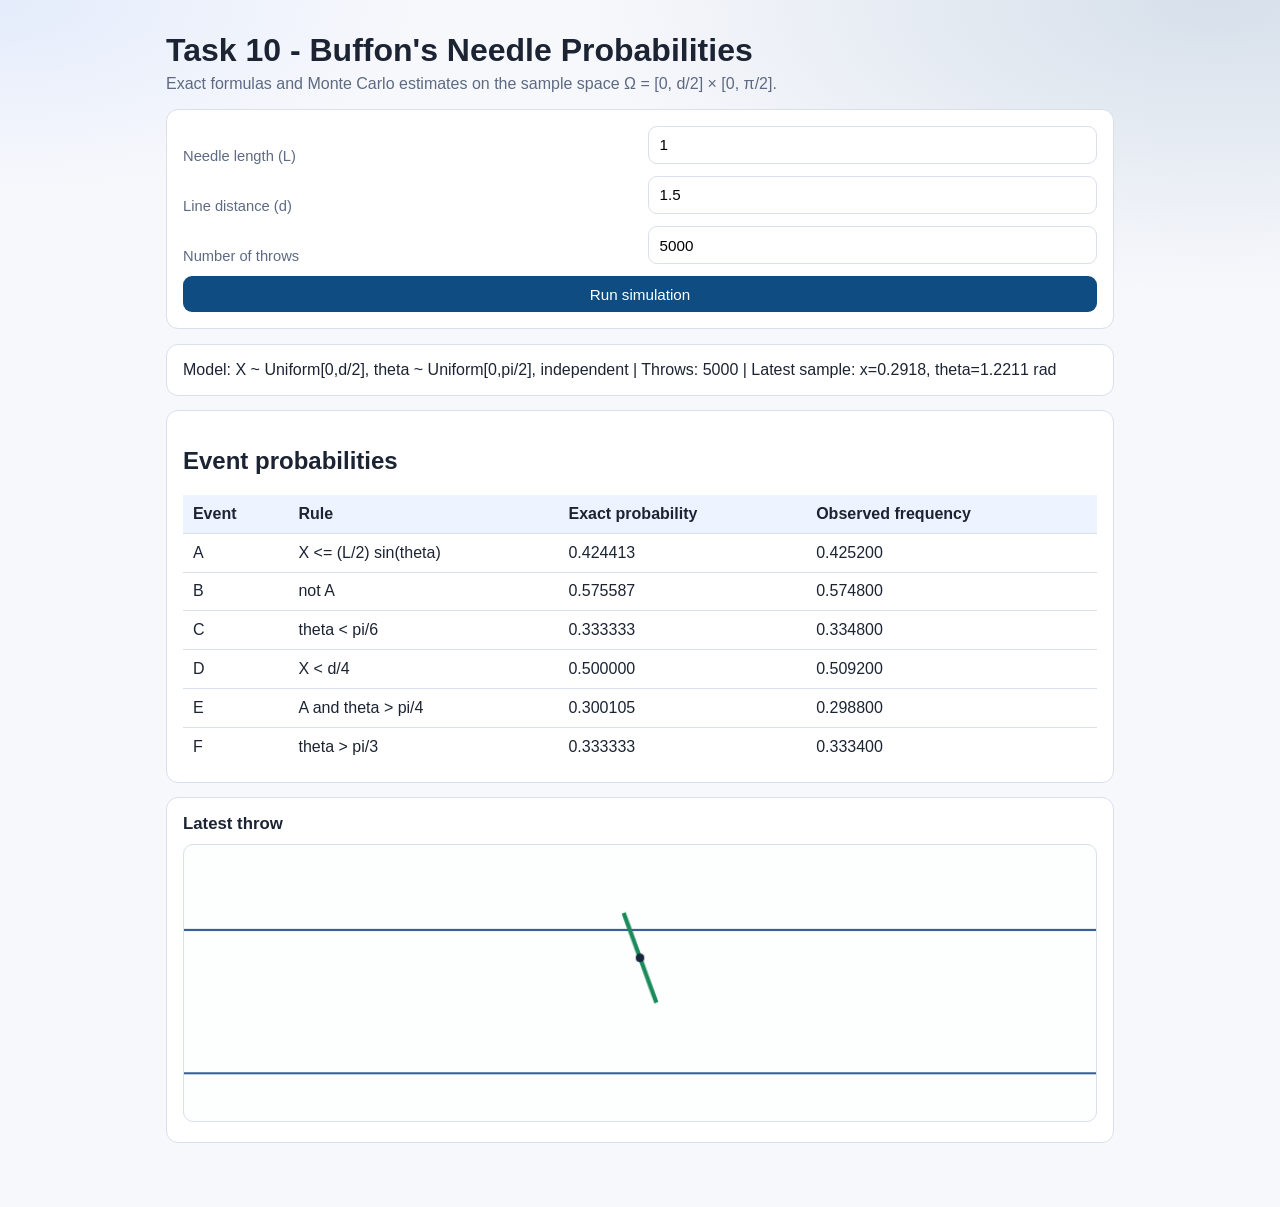
==== Task10_BuffonProbabilities_solution/simulation/index.html @ 9cd2f659 "Add Task 10 Buffon probability solution and simulation" ====
<!doctype html>
<html lang="en">
  <head>
    <meta charset="UTF-8" />
    <meta name="viewport" content="width=device-width, initial-scale=1.0" />
    <title>Task 10 - Buffon Probability Simulation</title>
    <link rel="stylesheet" href="styles.css" />
  </head>
  <body>
    <main class="container">
      <h1>Task 10 - Buffon's Needle Probabilities</h1>
      <p class="subtitle">Exact formulas and Monte Carlo estimates on the sample space Ω = [0, d/2] × [0, π/2].</p>

      <section class="panel controls">
        <label for="needleLength">Needle length (L)</label>
        <input id="needleLength" type="number" min="0.01" step="0.01" value="1" />

        <label for="lineDistance">Line distance (d)</label>
        <input id="lineDistance" type="number" min="0.01" step="0.01" value="1.5" />

        <label for="trialCount">Number of throws</label>
        <input id="trialCount" type="number" min="1" step="1" value="5000" />

        <button id="runBtn" type="button">Run simulation</button>
      </section>

      <section class="panel" id="summary"></section>

      <section class="panel">
        <h2>Event probabilities</h2>
        <table>
          <thead>
            <tr>
              <th>Event</th>
              <th>Rule</th>
              <th>Exact probability</th>
              <th>Observed frequency</th>
            </tr>
          </thead>
          <tbody id="resultBody"></tbody>
        </table>
      </section>

      <section class="panel visual-card">
        <h2>Latest throw</h2>
        <canvas id="scene" width="860" height="260"></canvas>
      </section>
    </main>

    <script src="script.js"></script>
  </body>
</html>
---- Task10_BuffonProbabilities_solution/simulation/styles.css ----
:root {
  --bg: #f7f8fc;
  --panel: #ffffff;
  --text: #1c2433;
  --muted: #5e6a82;
  --line: #d9dfeb;
  --accent: #0f4c81;
  --ok: #1b8a5a;
  --bad: #b23a48;
}

* {
  box-sizing: border-box;
}

body {
  margin: 0;
  color: var(--text);
  font-family: "Segoe UI", Tahoma, Geneva, Verdana, sans-serif;
  background:
    radial-gradient(900px 420px at 95% 0%, rgba(15, 76, 129, 0.14), transparent 70%),
    radial-gradient(700px 320px at 0% 0%, rgba(59, 130, 246, 0.1), transparent 60%),
    var(--bg);
}

.container {
  max-width: 980px;
  margin: 2rem auto;
  padding: 0 1rem 2rem;
}

h1 {
  margin: 0;
}

.subtitle {
  margin: 0.35rem 0 1rem;
  color: var(--muted);
}

.panel {
  background: var(--panel);
  border: 1px solid var(--line);
  border-radius: 12px;
  padding: 1rem;
  margin-top: 0.9rem;
}

.controls {
  display: grid;
  grid-template-columns: repeat(2, minmax(160px, 1fr));
  gap: 0.75rem 1rem;
  align-items: end;
}

label {
  font-size: 0.92rem;
  color: var(--muted);
}

input,
button {
  width: 100%;
  padding: 0.6rem 0.66rem;
  border-radius: 9px;
  border: 1px solid var(--line);
  font-size: 0.95rem;
}

button {
  grid-column: span 2;
  border: none;
  background: var(--accent);
  color: #fff;
  cursor: pointer;
}

button:hover {
  filter: brightness(1.08);
}

table {
  width: 100%;
  border-collapse: collapse;
}

th,
td {
  text-align: left;
  padding: 0.62rem;
  border-bottom: 1px solid var(--line);
  vertical-align: top;
}

th {
  background: #eef4ff;
}

tr:last-child td {
  border-bottom: none;
}

.visual-card h2 {
  margin: 0 0 0.65rem;
  font-size: 1.05rem;
}

canvas {
  width: 100%;
  max-width: 100%;
  border: 1px solid var(--line);
  border-radius: 10px;
  background: #fdfefe;
}

@media (max-width: 640px) {
  .controls {
    grid-template-columns: 1fr;
  }

  button {
    grid-column: span 1;
  }
}
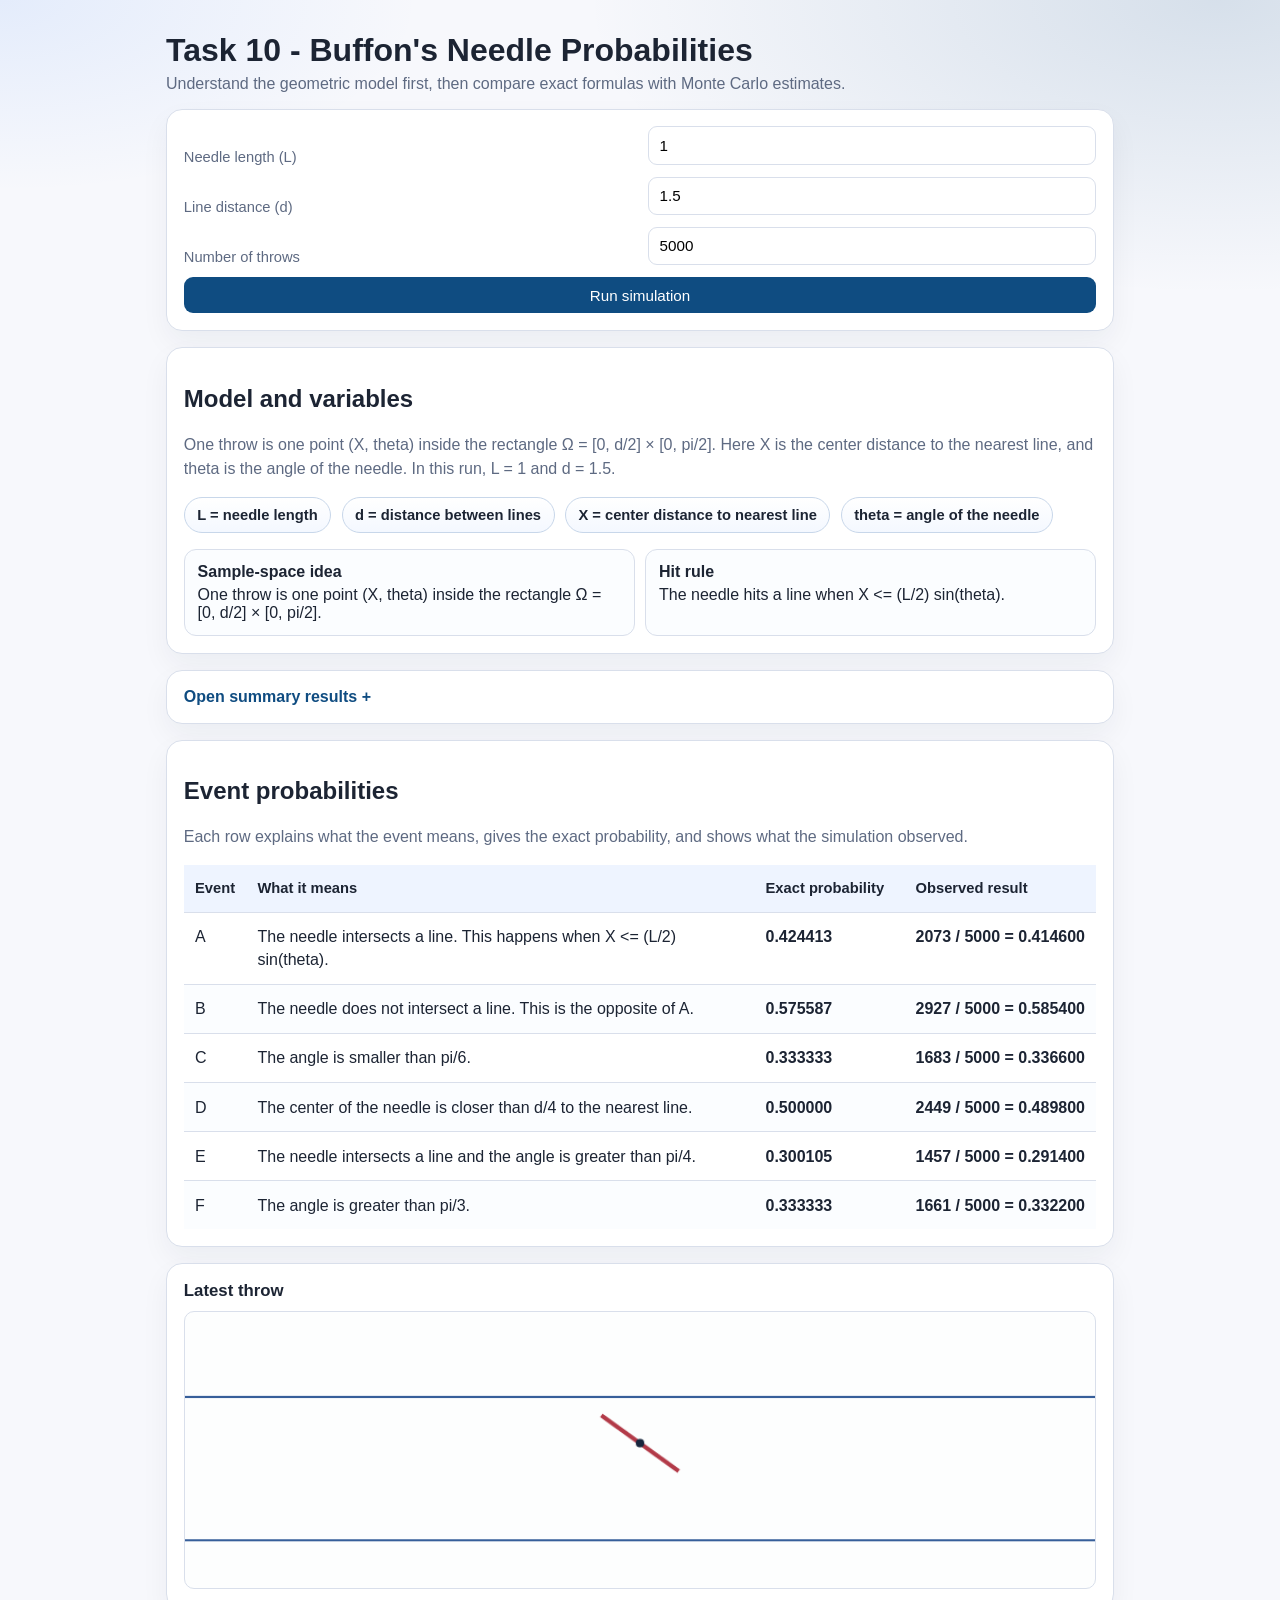
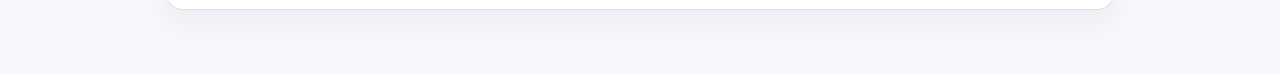
==== commit f347bad0: "Improve Task 10 explanation and simulation clarity" ====
--- a/Task10_BuffonProbabilities_solution/simulation/index.html
+++ b/Task10_BuffonProbabilities_solution/simulation/index.html
@@ -9,7 +9,7 @@
   <body>
     <main class="container">
       <h1>Task 10 - Buffon's Needle Probabilities</h1>
-      <p class="subtitle">Exact formulas and Monte Carlo estimates on the sample space Ω = [0, d/2] × [0, π/2].</p>
+      <p class="subtitle">Understand the geometric model first, then compare exact formulas with Monte Carlo estimates.</p>
 
       <section class="panel controls">
         <label for="needleLength">Needle length (L)</label>
@@ -24,21 +24,48 @@
         <button id="runBtn" type="button">Run simulation</button>
       </section>
 
-      <section class="panel" id="summary"></section>
+      <section class="panel">
+        <h2>Model and variables</h2>
+        <p class="panel-note" id="spaceInfo"></p>
+        <div class="chip-grid">
+          <span class="chip">L = needle length</span>
+          <span class="chip">d = distance between lines</span>
+          <span class="chip">X = center distance to nearest line</span>
+          <span class="chip">theta = angle of the needle</span>
+        </div>
+        <div class="example-grid">
+          <div class="example-card">
+            <strong>Sample-space idea</strong>
+            <span>One throw is one point (X, theta) inside the rectangle Ω = [0, d/2] × [0, pi/2].</span>
+          </div>
+          <div class="example-card">
+            <strong>Hit rule</strong>
+            <span>The needle hits a line when X <= (L/2) sin(theta).</span>
+          </div>
+        </div>
+      </section>
+
+      <details class="panel summary-panel">
+        <summary>Open summary results</summary>
+        <div id="summary"></div>
+      </details>
 
       <section class="panel">
         <h2>Event probabilities</h2>
+        <p class="panel-note">Each row explains what the event means, gives the exact probability, and shows what the simulation observed.</p>
+        <div class="table-wrap">
         <table>
           <thead>
             <tr>
               <th>Event</th>
-              <th>Rule</th>
+              <th>What it means</th>
               <th>Exact probability</th>
-              <th>Observed frequency</th>
+              <th>Observed result</th>
             </tr>
           </thead>
           <tbody id="resultBody"></tbody>
         </table>
+        </div>
       </section>
 
       <section class="panel visual-card">
--- a/Task10_BuffonProbabilities_solution/simulation/styles.css
+++ b/Task10_BuffonProbabilities_solution/simulation/styles.css
@@ -41,9 +41,77 @@
 .panel {
   background: var(--panel);
   border: 1px solid var(--line);
+  border-radius: 16px;
+  padding: 1.05rem;
+  margin-top: 1rem;
+  box-shadow: 0 12px 28px rgba(28, 36, 51, 0.05);
+}
+
+.panel-note {
+  margin: 0 0 1rem;
+  color: var(--muted);
+  line-height: 1.5;
+}
+
+.chip-grid {
+  display: flex;
+  flex-wrap: wrap;
+  gap: 0.65rem;
+  margin-bottom: 1rem;
+}
+
+.chip {
+  padding: 0.58rem 0.78rem;
+  border-radius: 999px;
+  border: 1px solid #c8d7ea;
+  background: linear-gradient(180deg, #ffffff 0%, #f4f8ff 100%);
+  font-size: 0.92rem;
+  font-weight: 600;
+}
+
+.example-grid {
+  display: grid;
+  grid-template-columns: repeat(auto-fit, minmax(220px, 1fr));
+  gap: 0.65rem;
+}
+
+.example-card {
+  border: 1px solid var(--line);
   border-radius: 12px;
-  padding: 1rem;
-  margin-top: 0.9rem;
+  background: #fbfdff;
+  padding: 0.8rem;
+}
+
+.example-card strong {
+  display: block;
+  margin-bottom: 0.35rem;
+}
+
+.summary-panel summary {
+  cursor: pointer;
+  font-weight: 600;
+  color: var(--accent);
+  list-style: none;
+}
+
+.summary-panel summary::-webkit-details-marker {
+  display: none;
+}
+
+.summary-panel summary::after {
+  content: " +";
+}
+
+.summary-panel[open] summary::after {
+  content: " -";
+}
+
+.summary-panel[open] summary {
+  margin-bottom: 0.8rem;
+}
+
+.table-wrap {
+  overflow-x: auto;
 }
 
 .controls {
@@ -81,23 +149,44 @@
 
 table {
   width: 100%;
+  min-width: 860px;
   border-collapse: collapse;
 }
 
 th,
 td {
   text-align: left;
-  padding: 0.62rem;
+  padding: 0.78rem 0.7rem;
   border-bottom: 1px solid var(--line);
   vertical-align: top;
+  line-height: 1.45;
 }
 
 th {
   background: #eef4ff;
+  font-size: 0.92rem;
 }
 
 tr:last-child td {
   border-bottom: none;
+}
+
+tbody tr:nth-child(even) {
+  background: #fbfdff;
+}
+
+th:nth-child(2),
+td:nth-child(2) {
+  min-width: 340px;
+}
+
+th:nth-child(3),
+td:nth-child(3),
+th:nth-child(4),
+td:nth-child(4) {
+  min-width: 150px;
+  white-space: nowrap;
+  font-weight: 600;
 }
 
 .visual-card h2 {
